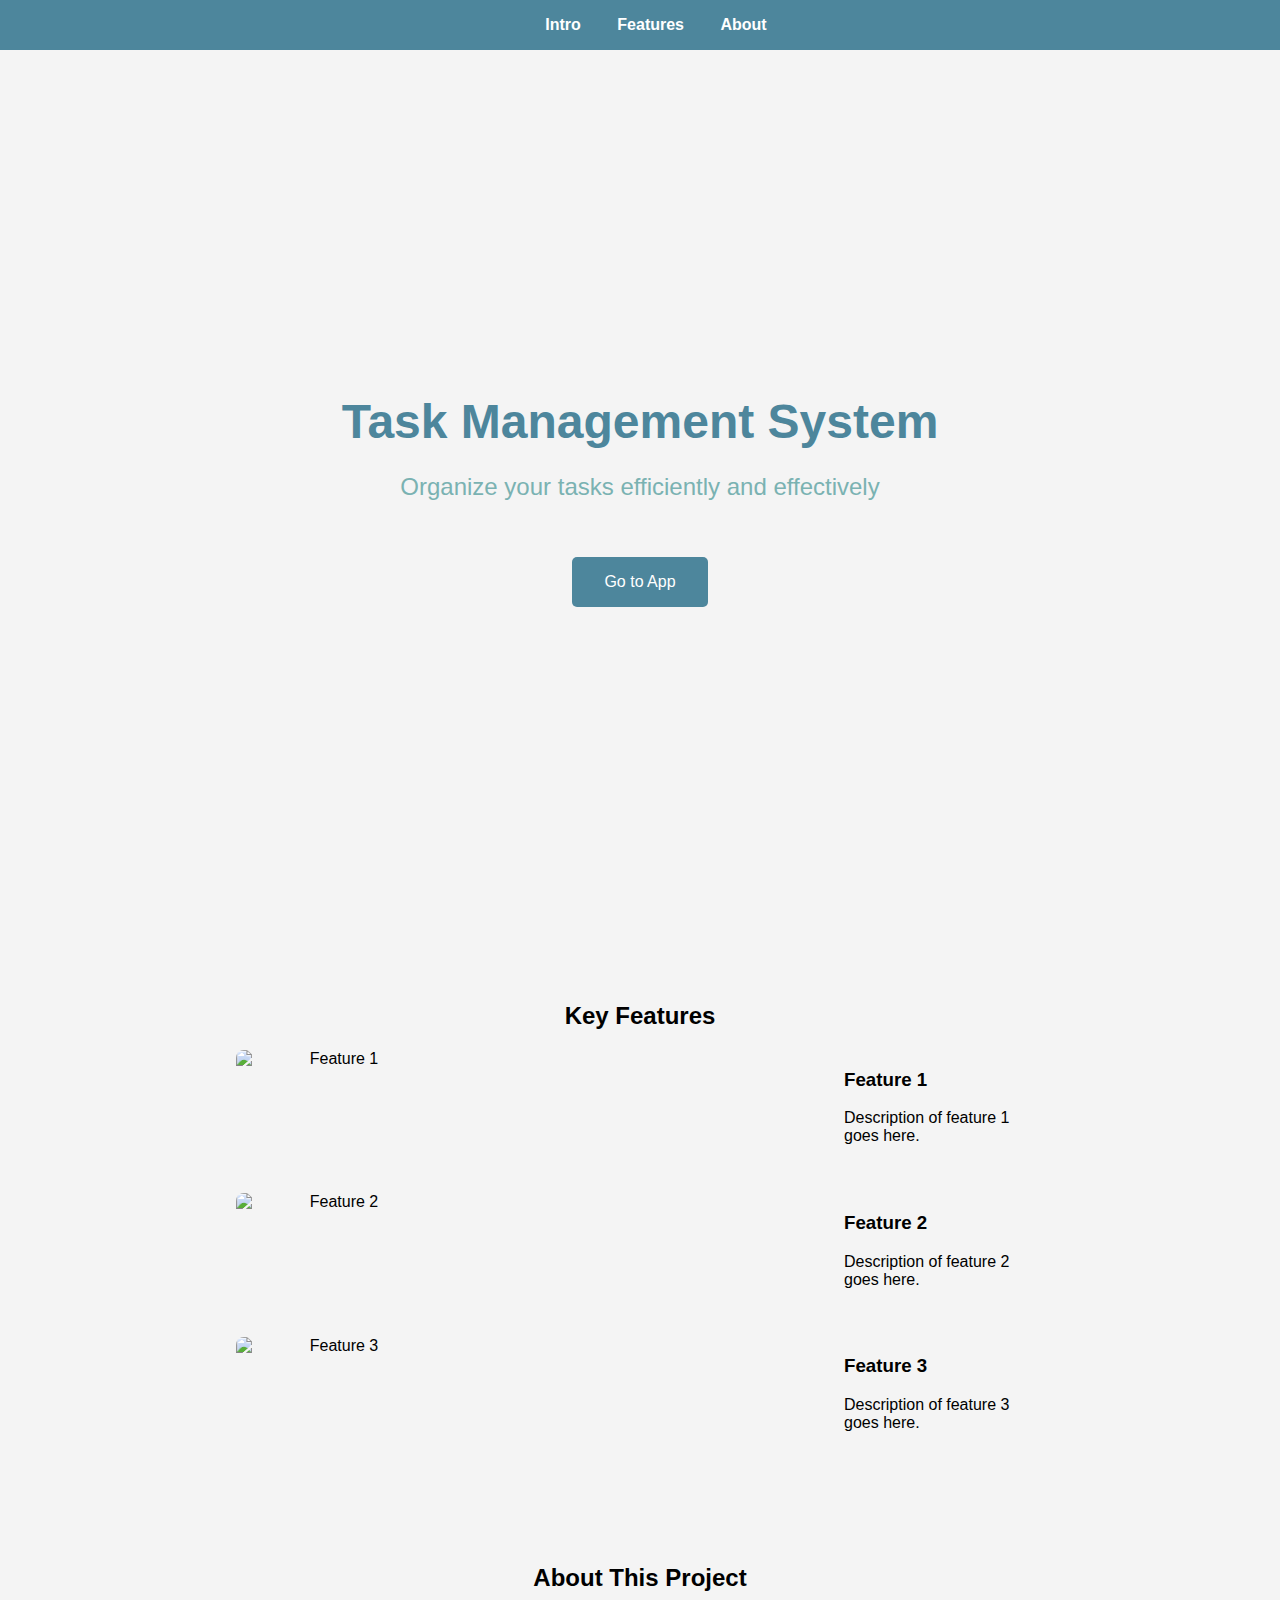
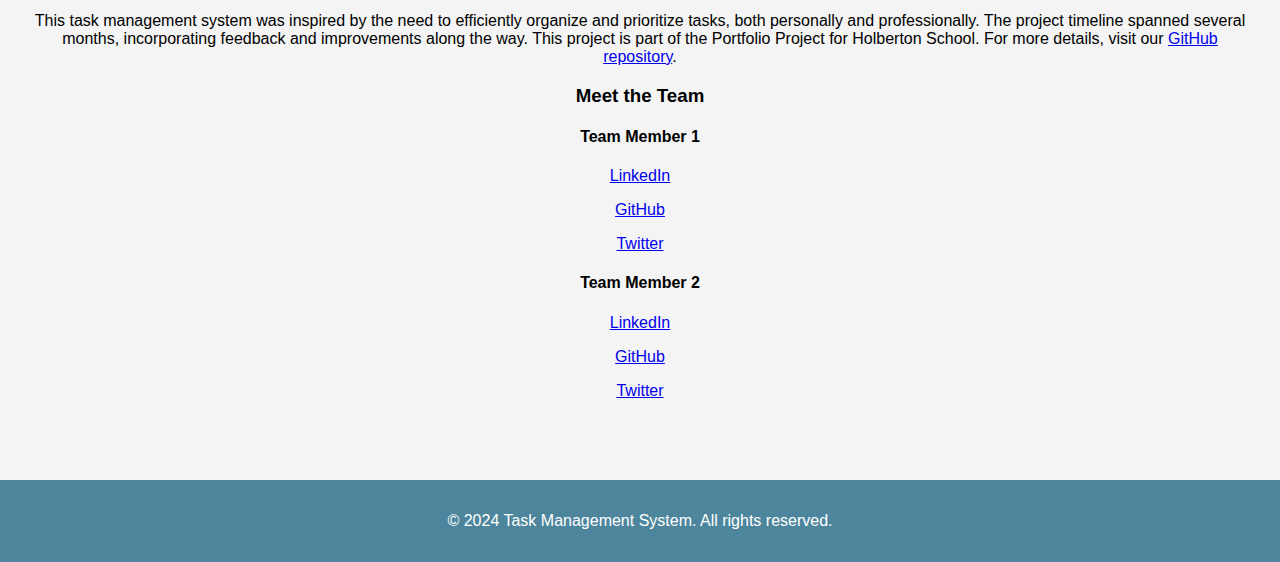
==== landingPage/index.html @ 289b0fb5 "landing Page" ====
<!DOCTYPE html>
<html lang="en">
<head>
    <meta charset="UTF-8">
    <meta name="viewport" content="width=device-width, initial-scale=1.0">
    <title>Task Management System</title>
    <link rel="stylesheet" href="styles.css">
</head>
<body>

    <div class="header">
        <nav>
            <a href="#intro">Intro</a>
            <a href="#features">Features</a>
            <a href="#about">About</a>
        </nav>
    </div>

    <div class="intro" id="intro">
        <h1>Task Management System</h1>
        <p>Organize your tasks efficiently and effectively</p>
        <button onclick="window.location.href='http://127.0.0.1:5000/'">Go to App</button>
    </div>

    <div class="section" id="features">
        <h2>Key Features</h2>
        <div class="feature">
            <img src="feature1.jpg" alt="Feature 1">
            <div>
                <h3>Feature 1</h3>
                <p>Description of feature 1 goes here.</p>
            </div>
        </div>
        <div class="feature">
            <img src="feature2.jpg" alt="Feature 2">
            <div>
                <h3>Feature 2</h3>
                <p>Description of feature 2 goes here.</p>
            </div>
        </div>
        <div class="feature">
            <img src="feature3.jpg" alt="Feature 3">
            <div>
                <h3>Feature 3</h3>
                <p>Description of feature 3 goes here.</p>
            </div>
        </div>
    </div>

    <div class="section" id="about">
        <h2>About This Project</h2>
        <p>This task management system was inspired by the need to efficiently organize and prioritize tasks, both personally and professionally. The project timeline spanned several months, incorporating feedback and improvements along the way. This project is part of the Portfolio Project for Holberton School. For more details, visit our <a href="https://github.com/your-repo" target="_blank">GitHub repository</a>.</p>
        
        <h3>Meet the Team</h3>
        <div class="team-member">
            <div>
                <h4>Team Member 1</h4>
                <p><a href="https://linkedin.com/in/member1" target="_blank">LinkedIn</a></p>
                <p><a href="https://github.com/member1" target="_blank">GitHub</a></p>
                <p><a href="https://twitter.com/member1" target="_blank">Twitter</a></p>
            </div>
            <div>
                <h4>Team Member 2</h4>
                <p><a href="https://linkedin.com/in/member2" target="_blank">LinkedIn</a></p>
                <p><a href="https://github.com/member2" target="_blank">GitHub</a></p>
                <p><a href="https://twitter.com/member2" target="_blank">Twitter</a></p>
            </div>
        </div>
    </div>

    <div class="footer">
        <p>&copy; 2024 Task Management System. All rights reserved.</p>
    </div>

    <script src="scripts.js"></script>

</body>
</html>
---- landingPage/styles.css ----
body {
    font-family: Arial, sans-serif;
    margin: 0;
    padding: 0;
    box-sizing: border-box;
    scroll-behavior: smooth; /* Enable smooth scrolling */
    background-color: #f4f4f4;
}
.header {
    background-color: #4D869C;
    color: white;
    padding: 1rem;
    text-align: center;
    position: fixed;
    width: 100%;
    top: 0;
    z-index: 1000;
}
.header nav a {
    color: white;
    margin: 0 1rem;
    text-decoration: none;
    font-weight: bold;
    cursor: pointer;
}
.intro {
    background: url('cover-image.jpg') no-repeat center center/cover;
    height: 100vh;
    display: flex;
    flex-direction: column;
    justify-content: center;
    align-items: center;
    color: white;
    text-align: center;
    padding-top: 50px; /* To compensate for fixed header */
}
.intro h1 {
    font-size: 3rem;
    margin: 0;
    color: #4D869C;
}
.intro p {
    font-size: 1.5rem;
    color: #7AB2B2;
}
.intro button {
    margin-top: 2rem;
    padding: 1rem 2rem;
    background-color: #4D869C;
    border: none;
    color: white;
    font-size: 1rem;
    cursor: pointer;
    border-radius: 5px;
}
.section {
    padding: 2rem;
    text-align: center;
}
.feature {
    display: flex;
    justify-content: space-around;
    margin-bottom: 2rem;
}
.feature img {
    width: 200px;
    height: auto;
    border-radius: 8px;
}
.feature div {
    max-width: 200px;
    text-align: left;
}
.about .team-member {
    display: flex;
    justify-content: space-around;
    margin-bottom: 2rem;
}
.about .team-member div {
    max-width: 200px;
    text-align: left;
}
.footer {
    background-color: #4D869C;
    padding: 1rem;
    text-align: center;
    color: white;
    margin-top: 2rem;
}
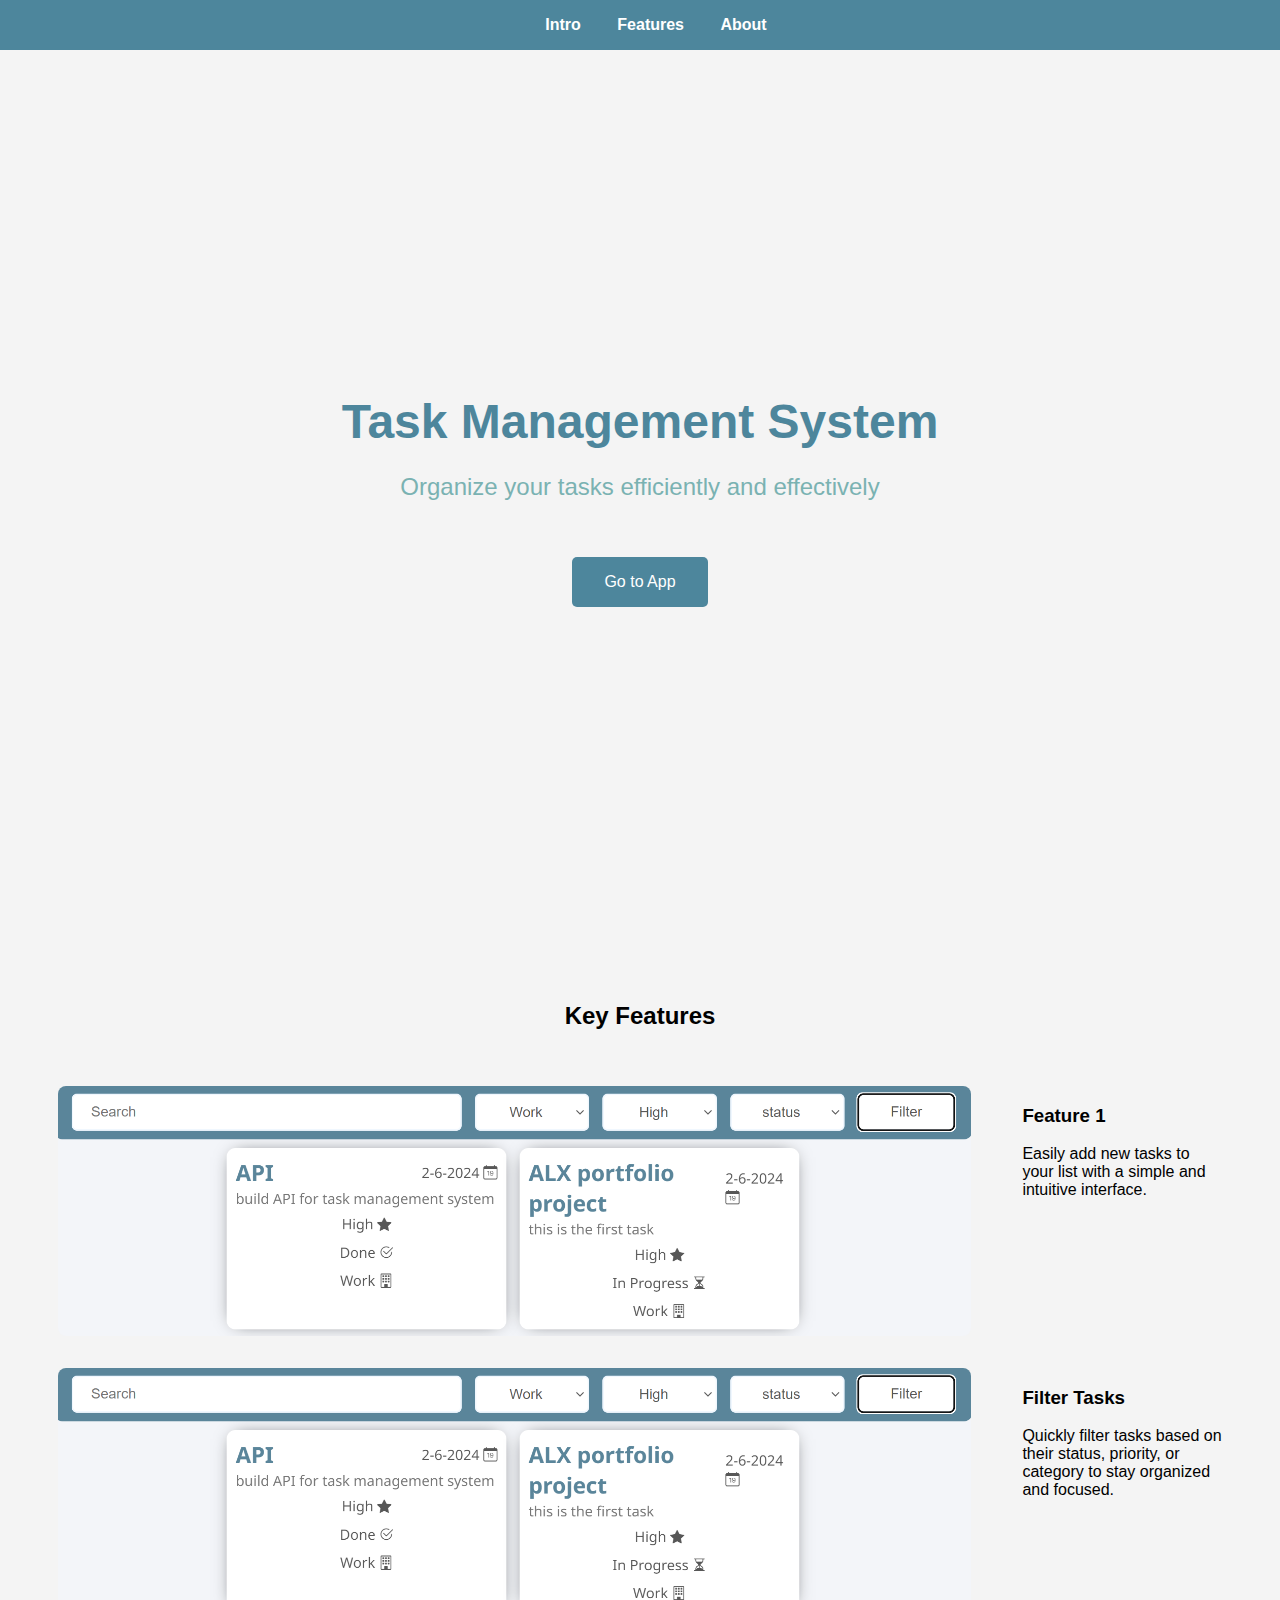
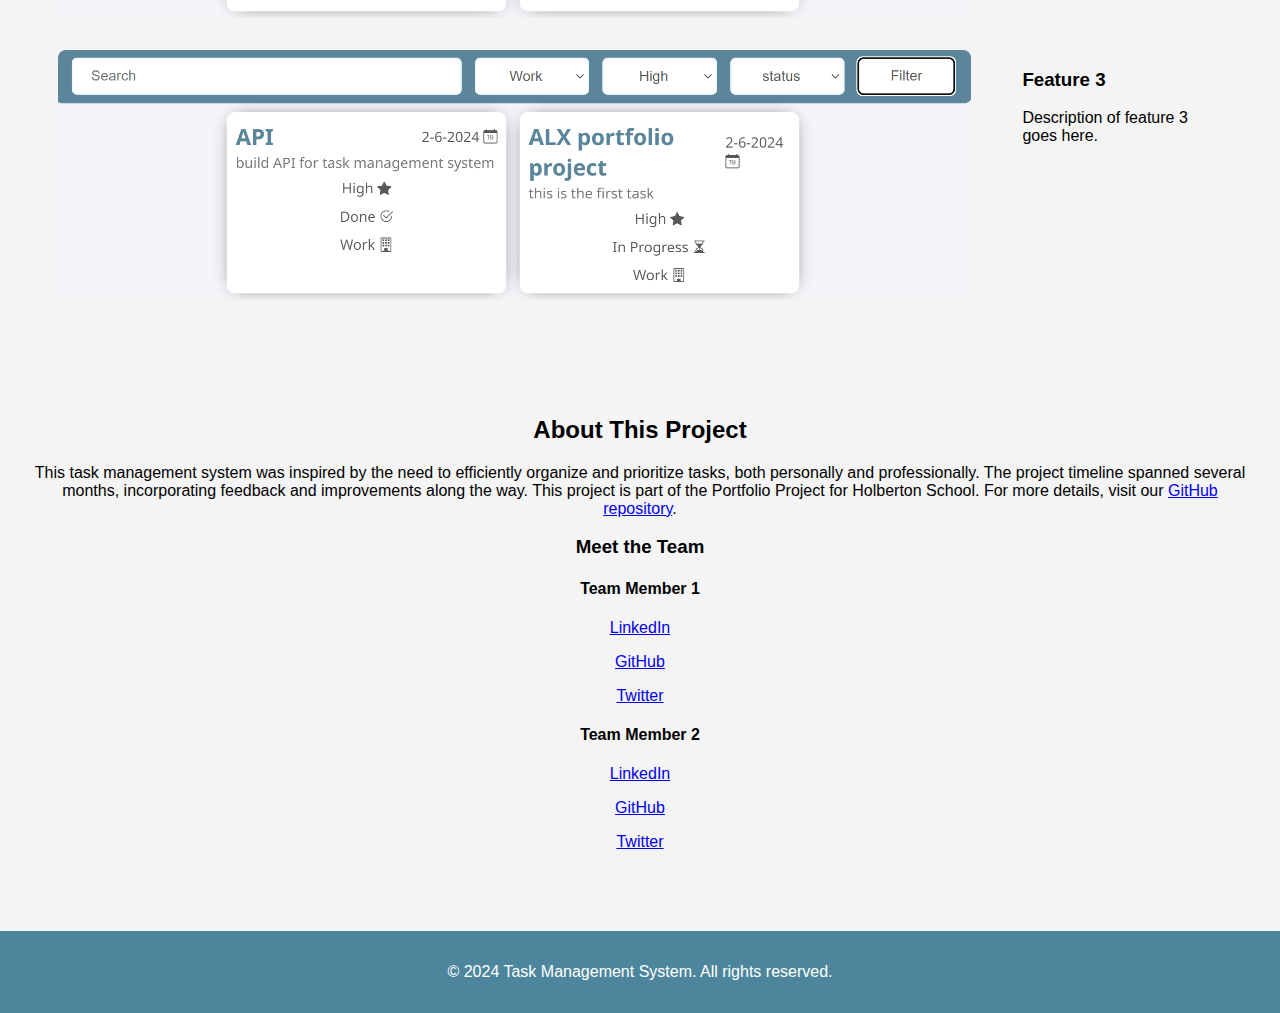
==== commit e6881766: "update landing page" ====
--- a/landingPage/index.html
+++ b/landingPage/index.html
@@ -19,27 +19,29 @@
     <div class="intro" id="intro">
         <h1>Task Management System</h1>
         <p>Organize your tasks efficiently and effectively</p>
-        <button onclick="window.location.href='http://127.0.0.1:5000/'">Go to App</button>
+        <button onclick="window.open('https://task-management-h2ja.onrender.com/', '_blank')">Go to App</button>
     </div>
 
     <div class="section" id="features">
         <h2>Key Features</h2>
+        <br>
+        <br>
         <div class="feature">
-            <img src="feature1.jpg" alt="Feature 1">
+            <img src="./filter.png" alt="Feature 1">
             <div>
                 <h3>Feature 1</h3>
-                <p>Description of feature 1 goes here.</p>
+                <p>Easily add new tasks to your list with a simple and intuitive interface.</p>
             </div>
         </div>
         <div class="feature">
-            <img src="feature2.jpg" alt="Feature 2">
+            <img src="./filter.png" alt="Feature 2">
             <div>
-                <h3>Feature 2</h3>
-                <p>Description of feature 2 goes here.</p>
+                <h3>Filter Tasks</h3>
+                <p>Quickly filter tasks based on their status, priority, or category to stay organized and focused.</p>
             </div>
         </div>
         <div class="feature">
-            <img src="feature3.jpg" alt="Feature 3">
+            <img src="./filter.png" alt="Feature 3">
             <div>
                 <h3>Feature 3</h3>
                 <p>Description of feature 3 goes here.</p>
--- a/landingPage/styles.css
+++ b/landingPage/styles.css
@@ -63,8 +63,8 @@
     margin-bottom: 2rem;
 }
 .feature img {
-    width: 200px;
-    height: auto;
+    width: 250;
+    height: 250px;
     border-radius: 8px;
 }
 .feature div {
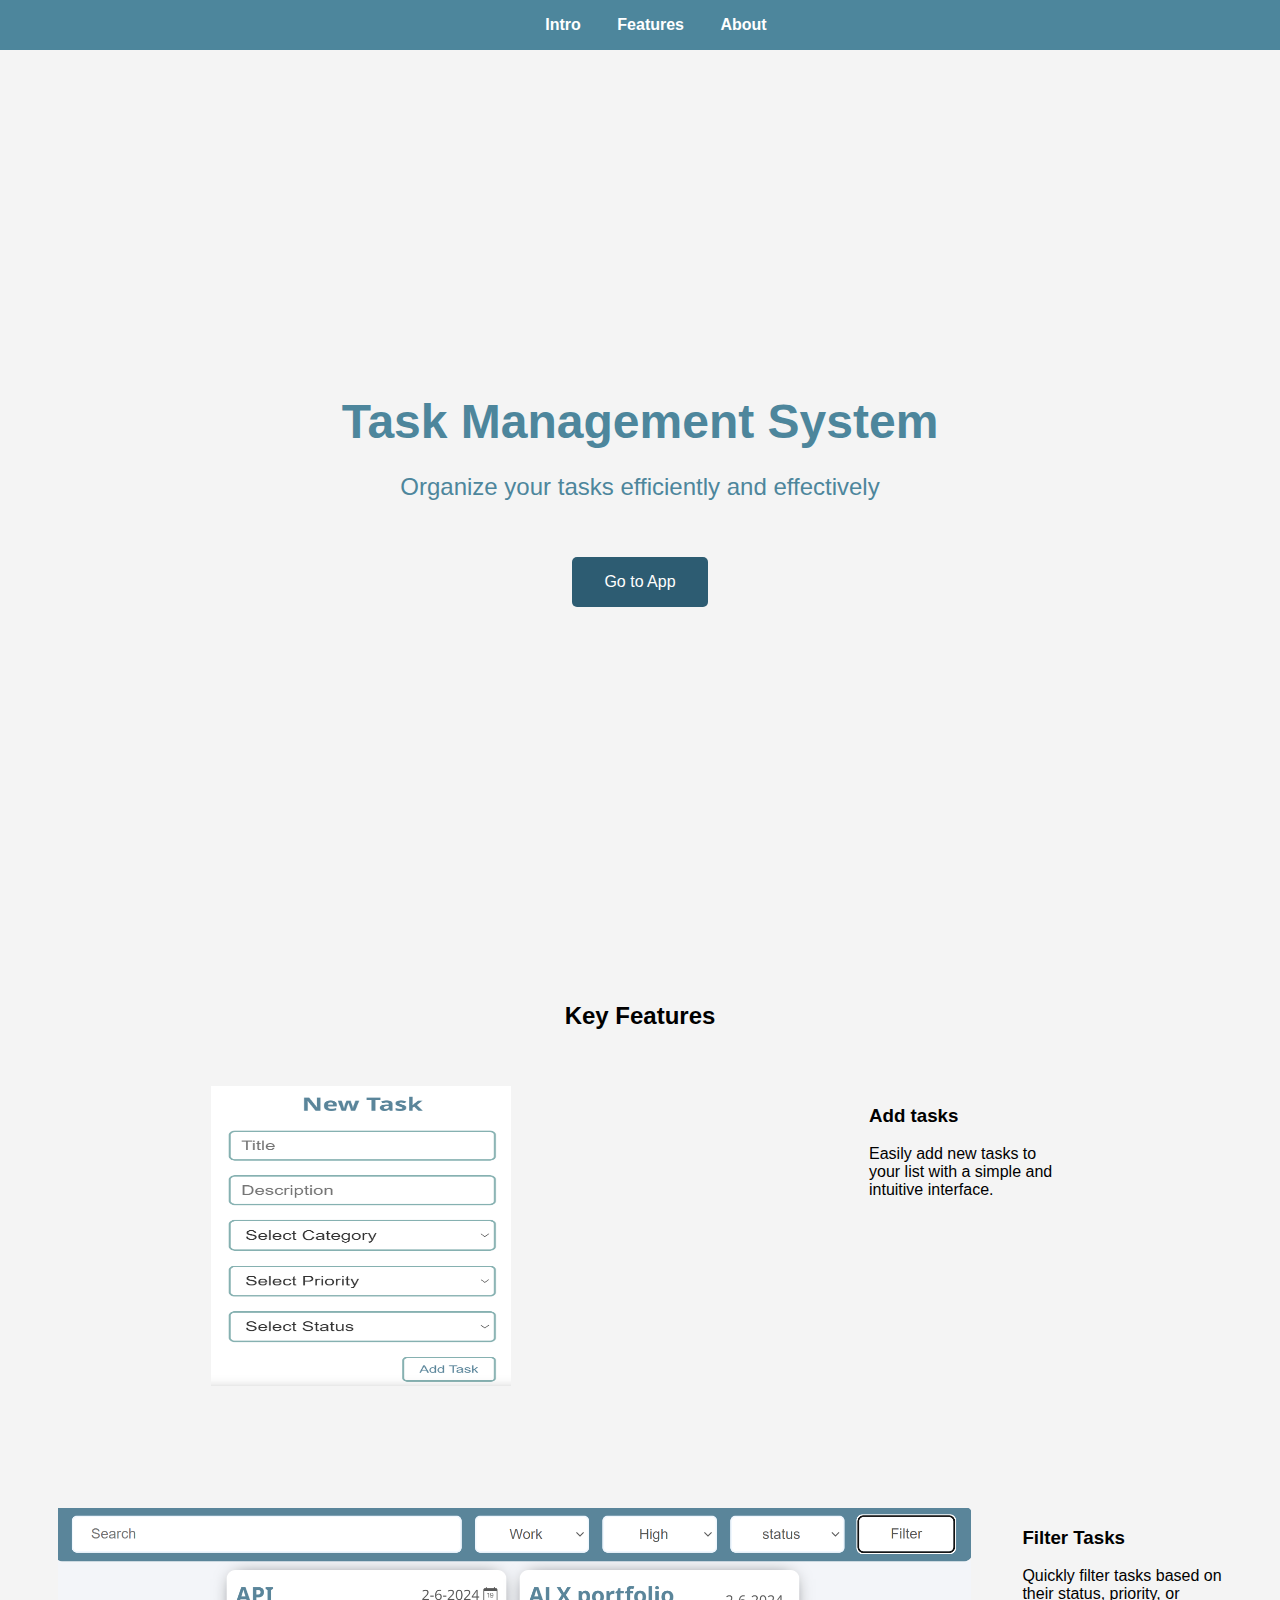
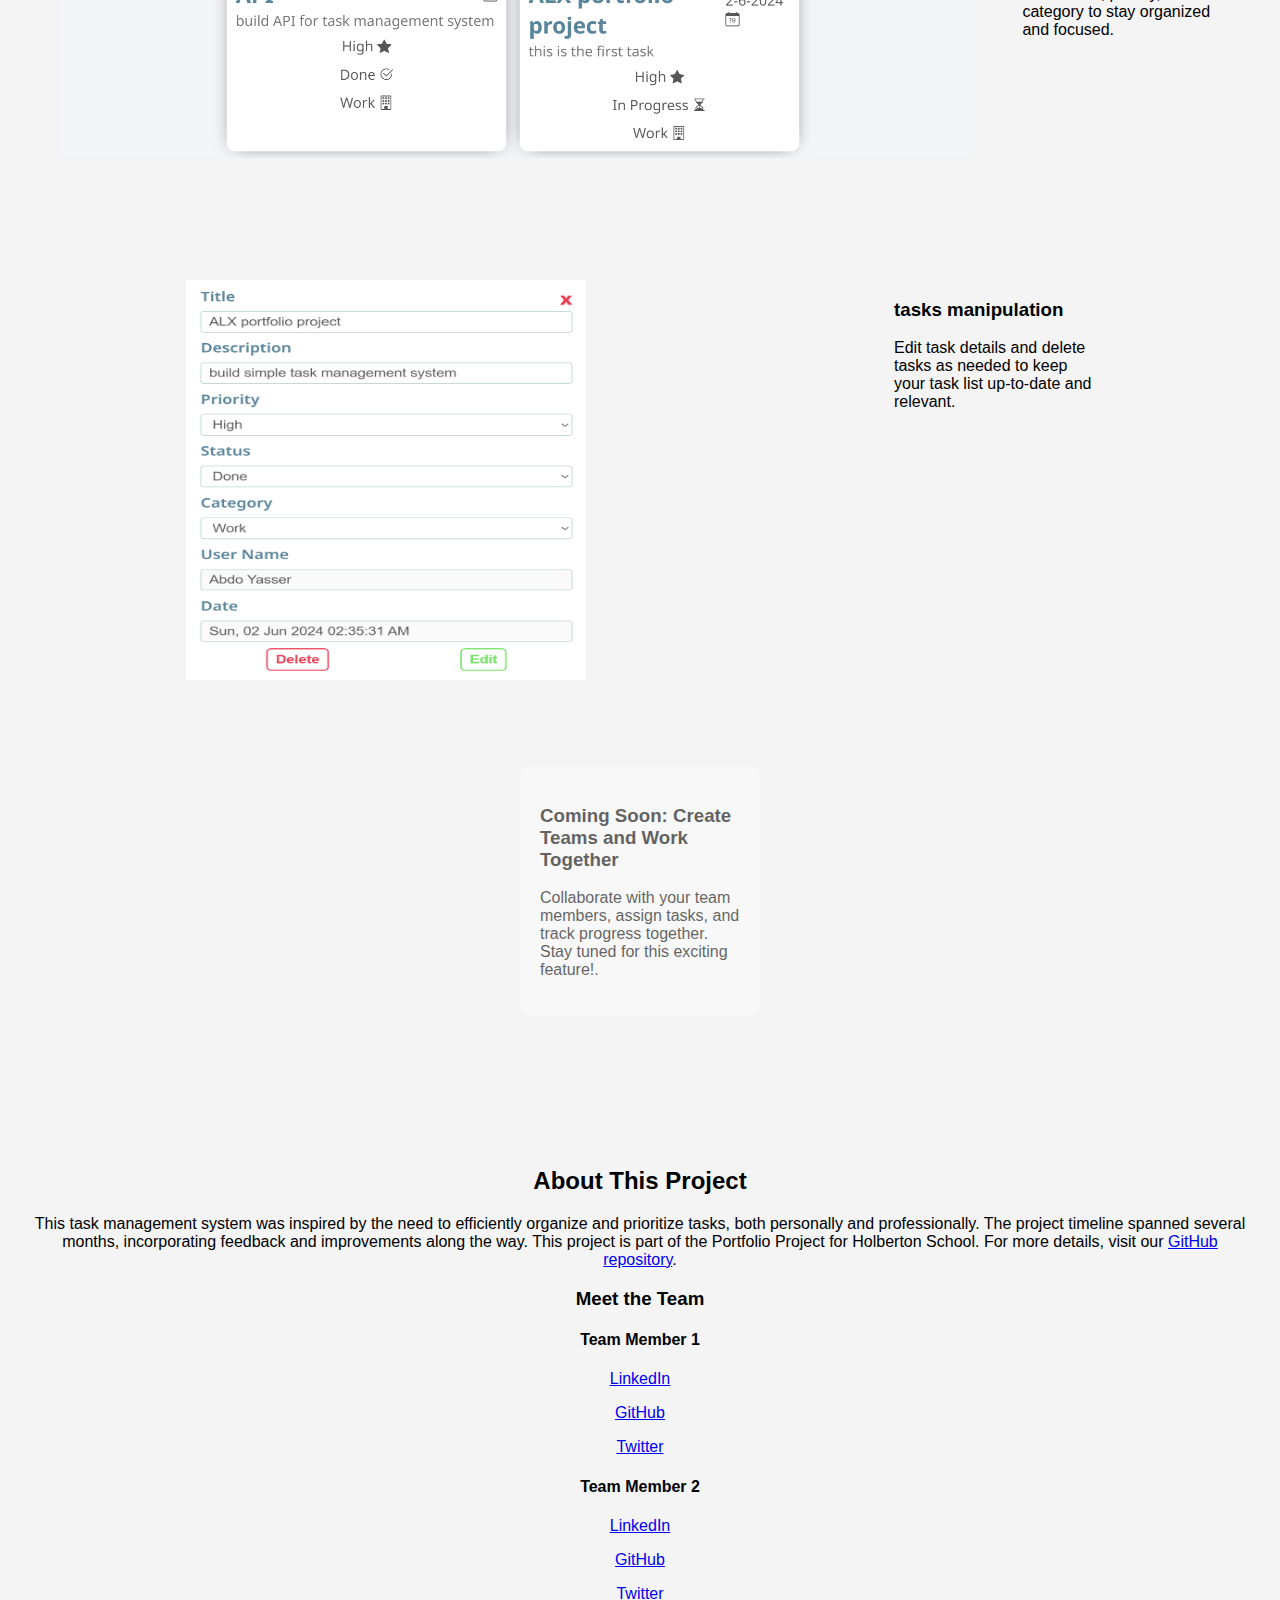
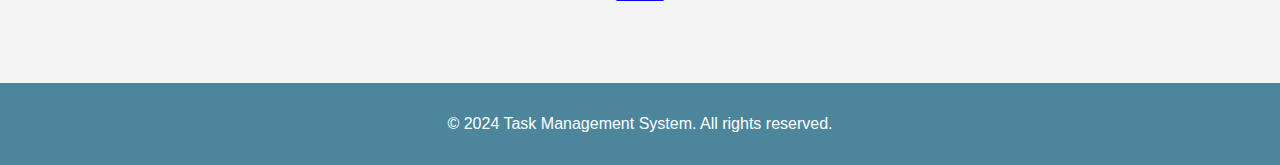
==== commit f3f95cf0: "upgrade landing page" ====
--- a/landingPage/index.html
+++ b/landingPage/index.html
@@ -27,31 +27,51 @@
         <br>
         <br>
         <div class="feature">
-            <img src="./filter.png" alt="Feature 1">
+            <img src="./images/new task.png" width="300px" height="300px" alt="Feature 1" id="feature-one ">
             <div>
-                <h3>Feature 1</h3>
+                <h3>Add tasks</h3>
                 <p>Easily add new tasks to your list with a simple and intuitive interface.</p>
             </div>
         </div>
+        <br>
+        <br>
+        <br>
+        <br>
+        <br>
         <div class="feature">
-            <img src="./filter.png" alt="Feature 2">
+            <img src="./images/filter.png" width="auto" height="250px" alt="Feature 2">
             <div>
                 <h3>Filter Tasks</h3>
                 <p>Quickly filter tasks based on their status, priority, or category to stay organized and focused.</p>
             </div>
         </div>
+        <br>
+        <br>
+        <br>
+        <br>
+        <br>
         <div class="feature">
-            <img src="./filter.png" alt="Feature 3">
+            <img src="./images/tasks manipulation.png" width="400px" height="400px" alt="Feature 3">
             <div>
-                <h3>Feature 3</h3>
-                <p>Description of feature 3 goes here.</p>
+                <h3>tasks manipulation</h3>
+                <p>Edit task details and delete tasks as needed to keep your task list up-to-date and relevant.</p>
+            </div>
+        </div>
+        <br>
+        <br>
+        <br>
+        <div class="feature">
+            <div class="coming-soon">
+                <h3>Coming Soon: Create Teams and Work Together</h3>
+                <p>Collaborate with your team members, assign tasks, and track progress together. Stay tuned for this exciting feature!.</p>
             </div>
         </div>
     </div>
-
+    <br>
+    <br>
     <div class="section" id="about">
         <h2>About This Project</h2>
-        <p>This task management system was inspired by the need to efficiently organize and prioritize tasks, both personally and professionally. The project timeline spanned several months, incorporating feedback and improvements along the way. This project is part of the Portfolio Project for Holberton School. For more details, visit our <a href="https://github.com/your-repo" target="_blank">GitHub repository</a>.</p>
+        <p>This task management system was inspired by the need to efficiently organize and prioritize tasks, both personally and professionally. The project timeline spanned several months, incorporating feedback and improvements along the way. This project is part of the Portfolio Project for Holberton School. For more details, visit our <a href="https://github.com/AbdoyassrR1/ALX-Portfolio" target="_blank">GitHub repository</a>.</p>
         
         <h3>Meet the Team</h3>
         <div class="team-member">
--- a/landingPage/styles.css
+++ b/landingPage/styles.css
@@ -24,7 +24,7 @@
     cursor: pointer;
 }
 .intro {
-    background: url('cover-image.jpg') no-repeat center center/cover;
+    background: url('https://startinfinity.s3.us-east-2.amazonaws.com/production/blog/post/5/main/1SvzKctRCi8bwB0QPdOZkBP0pRhsOqZpl0wjs6y0.png') no-repeat center center/cover;
     height: 100vh;
     display: flex;
     flex-direction: column;
@@ -41,12 +41,12 @@
 }
 .intro p {
     font-size: 1.5rem;
-    color: #7AB2B2;
+    color: #4D869C;
 }
 .intro button {
     margin-top: 2rem;
     padding: 1rem 2rem;
-    background-color: #4D869C;
+    background-color: #2d5c72;
     border: none;
     color: white;
     font-size: 1rem;
@@ -62,15 +62,27 @@
     justify-content: space-around;
     margin-bottom: 2rem;
 }
-.feature img {
-    width: 250;
+/* .feature img {
+    width: auto;
     height: 250px;
     border-radius: 8px;
-}
+} */
 .feature div {
     max-width: 200px;
     text-align: left;
 }
+.feature .coming-soon div {
+    max-width: 200px;
+    text-align: right;
+    
+}
+.coming-soon {
+    opacity: 0.6;
+    background: rgba(255, 255, 255, 0.7);
+    padding: 20px;
+    border-radius: 10px;
+}
+
 .about .team-member {
     display: flex;
     justify-content: space-around;
